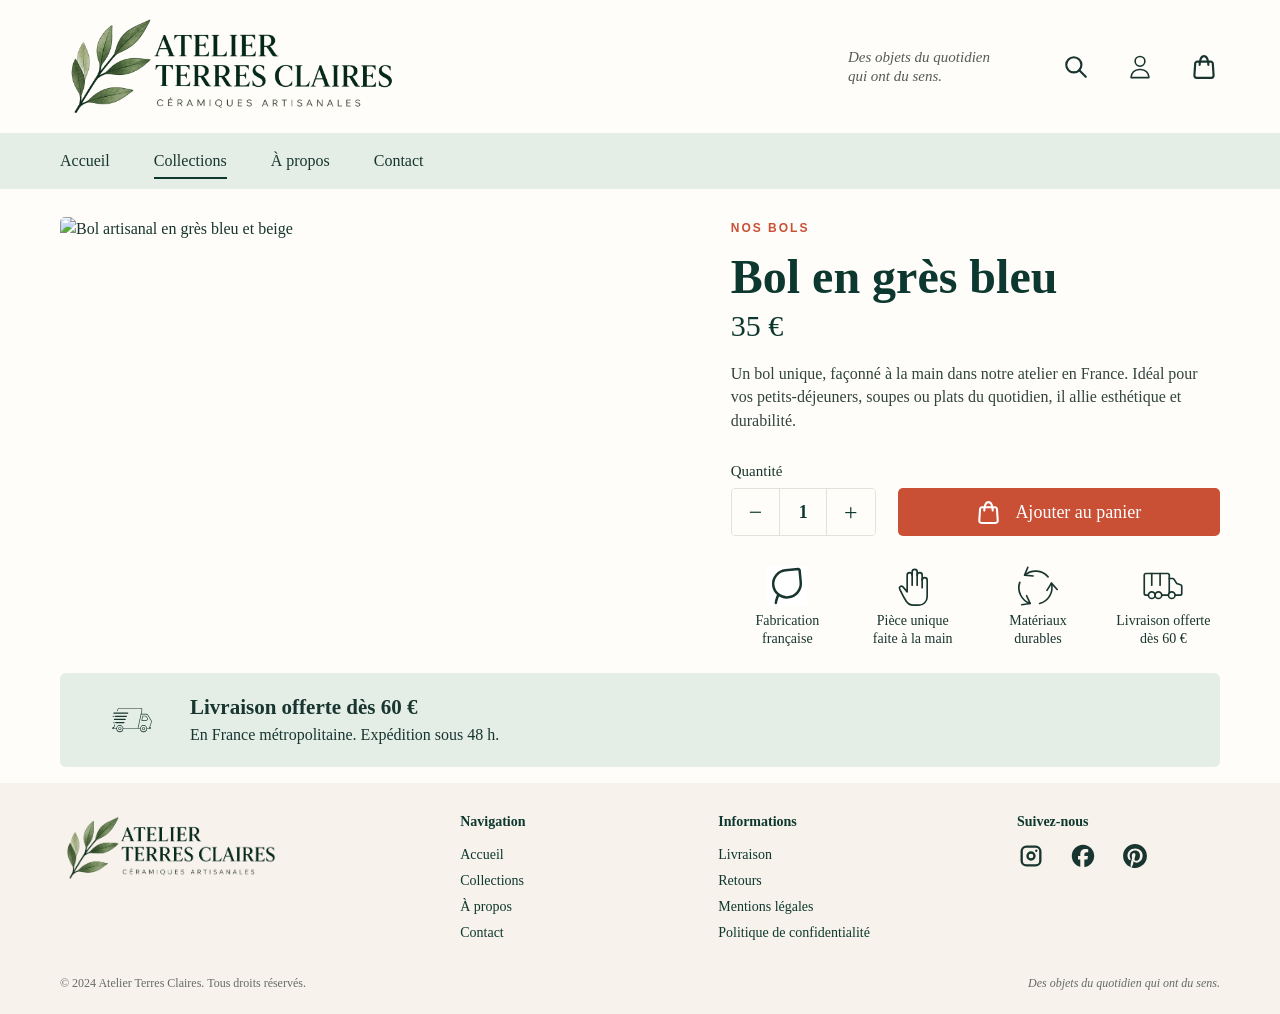
==== product.html @ c50631d5 "Ajout initial de la maquette Terres Claires" ====
<!doctype html>
<html lang="fr">
  <head>
    <meta charset="UTF-8" />
    <meta name="viewport" content="width=device-width, initial-scale=1" />
    <meta
      name="description"
      content="Découvrez la collection de bols artisanaux Atelier Terres Claires, façonnés à la main en France."
    />
    <title>Nos bols | Atelier Terres Claires</title>
    <link rel="stylesheet" href="style.css" />
    <script src="script.js" defer></script>
  </head>
  <body class="product-body">
    <!-- =====================================================
         HEADER
    ====================================================== -->
    <header class="site-header">
      <!-- ===================================================
           PARTIE SUPÉRIEURE HEADER
      ==================================================== -->
      <div class="header-top">
        <!-- Logo -->
        <a
          href="index.html"
          class="header-logo"
          aria-label="Retour à l'accueil - Atelier Terres Claires"
        >
          <img
            src="images/logo-detoure.png"
            alt="Atelier Terres Claires - Céramiques artisanales"
          />
        </a>
        <!-- Signature -->
        <p class="header-signature">
          Des objets du quotidien<br />
          qui ont du sens.
        </p>
        <!-- =================================================
             ACTIONS UTILISATEUR
        ================================================== -->
        <nav class="header-actions" aria-label="Actions utilisateur">
          <ul>
            <!-- Recherche -->
            <li>
              <a href="#" aria-label="Rechercher">
                <img src="icons/search.svg" alt="" aria-hidden="true" />
              </a>
            </li>
            <!-- Compte utilisateur -->
            <li>
              <a href="#" aria-label="Accéder à mon compte">
                <img src="icons/user.svg" alt="" aria-hidden="true" />
              </a>
            </li>
            <!-- Panier -->
            <li>
              <a href="#" aria-label="Voir mon panier">
                <img src="icons/shopping-bag.svg" alt="" aria-hidden="true" />
              </a>
            </li>
            <!-- =============================================
                 BURGER MOBILE
                 Masqué sur desktop
            ============================================== -->
            <li class="menu-toggle">
              <button
                type="button"
                aria-label="Ouvrir le menu"
                aria-expanded="false"
                aria-controls="navigation-principale"
              >
                <span></span>
                <span></span>
                <span></span>
              </button>
            </li>
          </ul>
        </nav>
      </div>
      <!-- ===================================================
           NAVIGATION PRINCIPALE
      ==================================================== -->
      <nav
        id="navigation-principale"
        class="main-navigation"
        aria-label="Navigation principale"
      >
        <ul>
          <li>
            <a href="index.html"> Accueil </a>
          </li>

          <li>
            <a href="index.html" aria-current="page"> Collections </a>
          </li>

          <li>
            <a href="a-propos.html"> À propos </a>
          </li>

          <li>
            <a href="contact.html"> Contact </a>
          </li>
        </ul>
      </nav>
    </header>
    <!-- =====================================================
     CONTENU PRINCIPAL — FICHE PRODUIT
====================================================== -->
    <main class="product-page">
      <!-- ===================================================
       PRODUIT
  ==================================================== -->
      <article class="product-detail">
        <!-- Image du produit -->
        <figure class="product-detail-image">
          <img
            src="images/bol-bleu-beige.png"
            alt="Bol artisanal en grès bleu et beige"
          />
        </figure>

        <!-- Informations produit -->
        <div class="product-detail-content">
          <p class="product-category">Nos bols</p>

          <h1>Bol en grès bleu</h1>

          <p class="product-detail-price">35 €</p>

          <p class="product-description">
            Un bol unique, façonné à la main dans notre atelier en France. Idéal
            pour vos petits-déjeuners, soupes ou plats du quotidien, il allie
            esthétique et durabilité.
          </p>

          <!-- Achat -->
          <div class="product-purchase">
            <!-- Quantité -->
            <div class="quantity-wrapper">
              <label for="quantity">Quantité</label>

              <div class="quantity-selector">
                <button
                  type="button"
                  class="quantity-minus"
                  aria-label="Diminuer la quantité"
                >
                  −
                </button>

                <input
                  id="quantity"
                  name="quantity"
                  type="number"
                  value="1"
                  min="1"
                />

                <button
                  type="button"
                  class="quantity-plus"
                  aria-label="Augmenter la quantité"
                >
                  +
                </button>
              </div>
            </div>

            <!-- Ajouter au panier -->
            <button type="button" class="add-to-cart">
              <img src="icons/shopping-bag.svg" alt="" aria-hidden="true" />
              <span>Ajouter au panier</span>
            </button>
          </div>

          <!-- Réassurance -->
          <ul class="product-benefits" aria-label="Avantages du produit">
            <li>
              <img src="icons/leaf.svg" alt="" aria-hidden="true" />
              <span>Fabrication<br />française</span>
            </li>

            <li>
              <img src="icons/handsmade.svg" alt="" aria-hidden="true" />
              <span>Pièce unique<br />faite à la main</span>
            </li>

            <li>
              <img src="icons/sustainable.svg" alt="" aria-hidden="true" />
              <span>Matériaux<br />durables</span>
            </li>

            <li>
              <img src="icons/truck-delivery2.svg" alt="" aria-hidden="true" />
              <span>Livraison offerte<br />dès 60 €</span>
            </li>
          </ul>
        </div>
      </article>

      <!-- ===================================================
       LIVRAISON
  ==================================================== -->
      <aside class="delivery-info" aria-labelledby="livraison-titre">
        <img
          class="delivery-icon"
          src="icons/truck-delivery.svg"
          alt=""
          aria-hidden="true"
        />

        <div class="delivery-content">
          <h2 id="livraison-titre">Livraison offerte dès 60 €</h2>
          <p>En France métropolitaine. Expédition sous 48 h.</p>
        </div>
      </aside>
    </main>
    <!-- =====================================================
         FOOTER
    ====================================================== -->
    <footer class="site-footer">
      <!-- ===================================================
           PARTIE PRINCIPALE FOOTER
      ==================================================== -->
      <div class="footer-main">
        <!-- =================================================
             1. IDENTITÉ
        ================================================== -->
        <div class="footer-brand">
          <a
            href="index.html"
            aria-label="Retour à l'accueil - Atelier Terres Claires"
          >
            <img
              src="images/logo-detoure.png"
              alt="Atelier Terres Claires - Céramiques artisanales"
            />
          </a>
        </div>
        <!-- =================================================
             2. NAVIGATION
        ================================================== -->
        <nav class="footer-navigation" aria-label="Navigation du pied de page">
          <h2>Navigation</h2>
          <ul>
            <li>
              <a href="index.html"> Accueil </a>
            </li>

            <li>
              <a href="index.html"> Collections </a>
            </li>

            <li>
              <a href="a-propos.html"> À propos </a>
            </li>

            <li>
              <a href="contact.html"> Contact </a>
            </li>
          </ul>
        </nav>
        <!-- =================================================
             3. INFOS
        ================================================== -->
        <nav
          class="footer-information"
          aria-label="Informations légales et pratiques"
        >
          <h2>Informations</h2>
          <ul>
            <li>
              <a href="#"> Livraison </a>
            </li>

            <li>
              <a href="#"> Retours </a>
            </li>

            <li>
              <a href="#"> Mentions légales </a>
            </li>

            <li>
              <a href="#"> Politique de confidentialité </a>
            </li>
          </ul>
        </nav>

        <!-- =================================================
             4. RS
        ================================================== -->
        <div class="footer-social">
          <h2>Suivez-nous</h2>
          <ul>
            <!-- Instagram -->
            <li>
              <a href="#" aria-label="Instagram">
                <img
                  src="icons/brand-instagram.svg"
                  alt=""
                  aria-hidden="true"
                />
              </a>
            </li>
            <!-- Facebook -->
            <li>
              <a href="#" aria-label="Facebook">
                <img src="icons/brand-facebook.svg" alt="" aria-hidden="true" />
              </a>
            </li>
            <!-- Pinterest -->
            <li>
              <a href="#" aria-label="Pinterest">
                <img
                  src="icons/brand-pinterest.svg"
                  alt=""
                  aria-hidden="true"
                />
              </a>
            </li>
          </ul>
        </div>
      </div>

      <!-- ===================================================
           PARTIE INFÉRIEURE FOOTER
      ==================================================== -->
      <div class="footer-bottom">
        <!-- Copyright -->
        <p class="footer-copyright">
          © 2024 Atelier Terres Claires. Tous droits réservés.
        </p>
        <!-- Signature -->
        <p class="footer-signature">Des objets du quotidien qui ont du sens.</p>
      </div>
    </footer>
  </body>
</html>
---- style.css ----
/* ==========================================================
   ATELIER TERRES CLAIRES
   Desktop + Mobile ≤ 650 px
========================================================== */

/* ==========================================================
   1. VARIABLES
========================================================== */

:root {
  --vert-fonce: #0d382f;
  --vert-clair: #e4eee7;
  --terracotta: #c94f35;
  --terracotta-hover: #ad402d;
  --blanc-casse: #fffdf9;
  --hero-bg: #faf8f4;
  --beige-footer: #f7f2eb;
  --texte: #18352f;
  --texte-secondaire: #555b56;
  --bordure: #e4e1db;
  --largeur-contenu: 1160px;
}
/* ==========================================================
   2. BASE / RESET
========================================================== */
*,
*::before,
*::after {
  box-sizing: border-box;
}

html {
  scroll-behavior: smooth;
}

body {
  margin: 0;
  background: var(--blanc-casse);
  color: var(--texte);
  font-family: Georgia, "Times New Roman", serif;
  font-size: 16px;
  line-height: 1.5;
}

img {
  display: block;
  max-width: 100%;
}

figure,
h1,
h2,
h3,
p {
  margin: 0;
}

ul {
  margin: 0;
  padding: 0;
  list-style: none;
}

a {
  color: inherit;
  text-decoration: none;
}

/* ==========================================================
   3. ACCESSIBILITÉ
========================================================== */
a:focus-visible,
button:focus-visible {
  outline: 3px solid var(--terracotta);
  outline-offset: 3px;
}

/* ==========================================================
   4. HEADER
========================================================== */
.site-header {
  width: 100%;
  background: var(--blanc-casse);
}

.header-top {
  width: 100%;
  max-width: var(--largeur-contenu);
  min-height: 112px;
  margin: 0 auto;
  padding: 10px 0;
  display: grid;
  grid-template-columns: 1fr auto auto;
  align-items: center;
  gap: 70px;
}

/* Logo */
.header-logo {
  display: block;
  width: 340px;
  max-width: 100%;
}

.header-logo img {
  width: 100%;
  height: auto;
}

/* Signature */

.header-signature {
  color: var(--texte-secondaire);
  font-size: 15px;
  font-style: italic;
  line-height: 1.25;
  white-space: nowrap;
}

/* ==========================================================
   5. ACTIONS HEADER
========================================================== */

.header-actions ul {
  display: flex;
  align-items: center;
  gap: 32px;
}

.header-actions li:not(.menu-toggle) {
  display: flex;
  align-items: center;
}

.header-actions a {
  width: 32px;
  height: 32px;
  display: flex;
  align-items: center;
  justify-content: center;
}

.header-actions img {
  width: 26px;
  height: 26px;
  object-fit: contain;
}

/* ==========================================================
   6. BURGER
========================================================== */

/* Caché sur desktop */

.header-actions .menu-toggle {
  display: none !important;
}

.menu-toggle button {
  width: 30px;
  height: 30px;
  margin: 0;
  padding: 3px;
  display: flex;
  flex-direction: column;
  justify-content: space-around;
  background: transparent;
  border: 0;
  cursor: pointer;
}

.menu-toggle span {
  display: block;
  width: 100%;
  height: 2px;
  background: var(--vert-fonce);
}

/* ==========================================================
   7. NAVIGATION PRINCIPALE
========================================================== */

.main-navigation {
  width: 100%;
  background: var(--vert-clair);
}

.main-navigation ul {
  width: 100%;
  max-width: var(--largeur-contenu);
  height: 56px;
  margin: 0 auto;
  display: flex;
  align-items: center;
  gap: 44px;
}

.main-navigation li {
  height: 100%;
  display: flex;
  align-items: center;
}

.main-navigation a {
  position: relative;
  height: 100%;
  display: flex;
  align-items: center;
  font-size: 16px;
}

.main-navigation a[aria-current="page"]::after {
  content: "";
  position: absolute;
  right: 0;
  bottom: 10px;
  left: 0;
  height: 2px;
  background: var(--vert-fonce);
}

/* ==========================================================
   8. CONTENU PRINCIPAL
========================================================== */

main {
  width: 100%;
  max-width: var(--largeur-contenu);
  margin: 0 auto;
  padding: 12px 0 16px;
}

/* ==========================================================
   9. HERO
========================================================== */

.collection-hero {
  position: relative;
  width: 100%;
  height: 350px;
  display: grid;
  grid-template-columns: 48% 52%;
  overflow: hidden;
  background: var(--hero-bg);
  border-radius: 6px;
}

/* Contenu */

.collection-hero-content {
  position: relative;
  z-index: 3;
  padding: 36px 26px;
  display: flex;
  flex-direction: column;
  align-items: flex-start;
  justify-content: center;
  background: var(--hero-bg);
}

.collection-label {
  margin-bottom: 20px;
  color: var(--terracotta);
  font-family: Arial, Helvetica, sans-serif;
  font-size: 12px;
  font-weight: 700;
  letter-spacing: 2px;
  text-transform: uppercase;
}

.collection-hero h1 {
  margin-bottom: 18px;
  color: var(--vert-fonce);
  font-size: 56px;
  line-height: 1;
}

.collection-description {
  max-width: 470px;
  margin-bottom: 22px;
  color: #31443f;
  font-size: 16px;
  line-height: 1.45;
  text-align: justify;
}

/* Image */

.collection-hero-image {
  position: relative;
  width: calc(100% + 2px);
  height: 100%;
  margin-left: -2px;
  overflow: hidden;
}

.collection-hero-image img {
  width: 100%;
  height: 100%;
  object-fit: cover;
  object-position: center;
}

/* Fondu */
.collection-hero-image::before {
  content: "";
  position: absolute;
  z-index: 2;
  top: 0;
  bottom: 0;
  left: 0;
  width: 160px;
  pointer-events: none;
  background: linear-gradient(
    to right,
    var(--hero-bg) 0%,
    rgba(250, 248, 244, 0.98) 8%,
    rgba(250, 248, 244, 0.85) 25%,
    rgba(250, 248, 244, 0.6) 45%,
    rgba(250, 248, 244, 0.3) 68%,
    rgba(250, 248, 244, 0.1) 85%,
    transparent 100%
  );
}

/* ==========================================================
   10. BOUTONS
========================================================== */

.button {
  display: inline-flex;
  align-items: center;
  justify-content: center;
  border-radius: 5px;
}

.button-primary,
.button-product {
  background: var(--terracotta);
  color: #fff;
}

.button-primary {
  min-width: 250px;
  padding: 11px 24px;
  font-size: 17px;
}

/* ==========================================================
   11. PRODUITS
========================================================== */

.products-section {
  padding-top: 20px;
}

.products-section > h2 {
  margin-bottom: 10px;
  color: var(--vert-fonce);
  font-size: 34px;
  line-height: 1.2;
}

.products-grid {
  display: grid;
  grid-template-columns: repeat(3, 1fr);
  gap: 22px;
}

/* Carte */

.product-card {
  padding: 14px;
  display: flex;
  flex-direction: column;
  background: var(--blanc-casse);
  border: 1px solid var(--bordure);
  border-radius: 6px;
}

.product-card figure {
  width: 100%;
  height: 175px;
  margin-bottom: 10px;
  overflow: hidden;
  border-radius: 4px;
}

.product-card figure img {
  width: 100%;
  height: 100%;
  object-fit: cover;
}

.product-card h3 {
  margin: 0 6px 2px;
  font-size: 19px;
  line-height: 1.3;
}

.product-price {
  margin: 0 6px 7px;
  font-size: 20px;
  line-height: 1.3;
}

.button-product {
  min-width: 185px;
  margin: auto auto 0;
  padding: 9px 24px;
  font-size: 16px;
}

/* ==========================================================
   12. LIVRAISON
========================================================== */

.delivery-info {
  width: 100%;
  margin-top: 26px;
  padding: 17px 42px;
  display: flex;
  align-items: center;
  gap: 28px;
  background: var(--vert-clair);
  border-radius: 6px;
}

.delivery-icon {
  width: 60px;
  height: 60px;
  flex-shrink: 0;
  object-fit: contain;
}

.delivery-content h2 {
  margin-bottom: 2px;
  font-size: 21px;
  line-height: 1.3;
}

.delivery-content p {
  font-size: 16px;
}
/* ==========================================================
   PAGE PRODUIT — DESKTOP
========================================================== */

.product-page {
  width: 100%;
  max-width: var(--largeur-contenu);
  margin: 0 auto;
  padding: 28px 0 16px;
}

/* Produit : image gauche / informations droite */

.product-detail {
  display: grid;
  grid-template-columns: minmax(0, 56fr) minmax(0, 44fr);
  gap: 48px;
  align-items: start;
}

/* Image */

.product-detail-image {
  width: 100%;
  height: 420px;
  overflow: hidden;
  border-radius: 5px;
}

.product-detail-image img {
  width: 100%;
  height: 100%;
  object-fit: cover;
}

/* Informations */

.product-detail-content {
  padding-top: 2px;
}

.product-category {
  margin-bottom: 14px;
  color: var(--terracotta);
  font-family: Arial, Helvetica, sans-serif;
  font-size: 12px;
  font-weight: 700;
  letter-spacing: 2px;
  text-transform: uppercase;
}

.product-detail-content h1 {
  margin-bottom: 4px;
  color: var(--vert-fonce);
  font-size: 48px;
  line-height: 1.1;
}

.product-detail-price {
  margin-bottom: 18px;
  color: var(--vert-fonce);
  font-size: 30px;
  line-height: 1.2;
}

.product-description {
  margin-bottom: 28px;
  color: #31443f;
  font-size: 16px;
  line-height: 1.45;
}

/* Achat */

.product-purchase {
  display: grid;
  grid-template-columns: 145px 1fr;
  gap: 22px;
  align-items: end;
}

.quantity-wrapper label {
  display: block;
  margin-bottom: 6px;
  font-size: 15px;
}

.quantity-selector {
  height: 48px;
  display: grid;
  grid-template-columns: 1fr 1fr 1fr;
  border: 1px solid var(--bordure);
  border-radius: 4px;
  overflow: hidden;
}

.quantity-selector button,
.quantity-selector input {
  width: 100%;
  height: 100%;
  padding: 0;
  background: var(--blanc-casse);
  color: var(--vert-fonce);
  border: 0;
  font: inherit;
  text-align: center;
}

.quantity-selector button {
  font-size: 24px;
  cursor: pointer;
}

.quantity-selector input {
  border-right: 1px solid var(--bordure);
  border-left: 1px solid var(--bordure);
  font-size: 18px;
  font-weight: 700;
}

/* Retire les flèches natives du champ number */

.quantity-selector input::-webkit-outer-spin-button,
.quantity-selector input::-webkit-inner-spin-button {
  margin: 0;
  appearance: none;
}

.quantity-selector input[type="number"] {
  appearance: textfield;
}

/* Bouton panier */

.add-to-cart {
  height: 48px;
  padding: 0 28px;
  display: flex;
  align-items: center;
  justify-content: center;
  gap: 14px;
  background: var(--terracotta);
  color: #fff;
  border: 0;
  border-radius: 5px;
  font-family: inherit;
  font-size: 18px;
  cursor: pointer;
}

.add-to-cart img {
  width: 25px;
  height: 25px;
  filter: brightness(0) invert(1);
}

/* Réassurance */

.product-benefits {
  margin-top: 30px;
  display: grid;
  grid-template-columns: repeat(4, 1fr);
  gap: 12px;
}

.product-benefits li {
  min-width: 0;
  display: flex;
  flex-direction: column;
  align-items: center;
  gap: 6px;
  text-align: center;
  font-size: 14px;
  line-height: 1.25;
}

.product-benefits img {
  width: 40px;
  height: 40px;
  object-fit: contain;
}

/* Accessibilité */

.add-to-cart:focus-visible,
.quantity-selector button:focus-visible,
.quantity-selector input:focus-visible {
  outline: 3px solid var(--terracotta);
  outline-offset: 3px;
}
/* ==========================================================
   13. FOOTER
========================================================== */

.site-footer {
  width: 100%;
  padding: 28px max(16px, calc((100% - var(--largeur-contenu)) / 2)) 22px;
  background: var(--beige-footer);
}

.footer-main {
  width: 100%;
  max-width: var(--largeur-contenu);
  margin: 0 auto;
  display: grid;
  grid-template-columns: 1.7fr 1fr 1.2fr 1fr;
  gap: 55px;
  align-items: start;
}

/* Logo */

.footer-brand img {
  width: 220px;
  height: auto;
}

/* Titres */
.footer-main h2 {
  margin-bottom: 10px;
  font-size: 14px;
  color: var(--vert-fonce);
}

/* Liens */

.footer-main li {
  margin-bottom: 2px;
}

.footer-main a {
  font-size: 14px;
  color: var(--vert-fonce);
}

/* Réseaux sociaux */

.footer-social ul {
  display: flex;
  align-items: center;
  gap: 24px;
}

.footer-social a {
  display: flex;
  align-items: center;
  justify-content: center;
}

.footer-social img {
  width: 28px;
  height: 28px;
  object-fit: contain;
}

/* Bas du footer */

.footer-bottom {
  width: 100%;
  max-width: var(--largeur-contenu);
  margin: 28px auto 0;
  display: flex;
  align-items: flex-end;
  justify-content: space-between;
  gap: 30px;
}

.footer-bottom p {
  color: #676b68;
  font-size: 12px;
}

.footer-signature {
  font-style: italic;
}

/* ==========================================================
   14. ÉTATS INTERACTIFS
========================================================== */

@media (hover: hover) {
  .header-actions a:hover {
    opacity: 0.7;
  }

  .main-navigation a:hover,
  .footer-main nav a:hover {
    text-decoration: underline;
  }

  .button:hover {
    background: var(--terracotta-hover);
  }
}

/* ==========================================================
   15. RÉDUCTION DES ANIMATIONS
========================================================== */

@media (prefers-reduced-motion: reduce) {
  html {
    scroll-behavior: auto;
  }
}

/* ==========================================================
   16. MOBILE — ≤ 650 px
========================================================== */

@media (max-width: 650px) {
  /* ========================================================
     HEADER
  ======================================================== */

  .header-top {
    min-height: 86px;
    padding: 12px 16px;
    display: flex;
    justify-content: space-between;
    gap: 10px;
  }

  .header-logo {
    width: 185px;
    max-width: 50%;
  }

  .header-signature {
    display: none;
  }

  /* Actions */
  .header-actions {
    margin-left: auto;
  }

  .header-actions ul {
    gap: 10px;
  }

  .header-actions a {
    width: 44px;
    height: 44px;
  }

  .header-actions img {
    width: 21px;
    height: 21px;
  }

  /* Burger */

  .header-actions .menu-toggle {
    display: flex !important;

    align-items: center;
    justify-content: center;
  }

  .menu-toggle button {
    width: 44px;
    height: 44px;
    padding: 10px;
    display: flex;
  }

  /* Navigation mobile fermée */
  .main-navigation {
    display: none;
  }

  /* Navigation mobile ouverte */
  .main-navigation.is-open {
    display: block;
    background: var(--vert-clair);
    border-top: 1px solid var(--bordure);
  }

  .main-navigation ul {
    width: 100%;
    height: auto;
    padding: 8px 16px 12px;

    display: flex;
    flex-direction: column;
    align-items: stretch;
    gap: 0;
  }

  .main-navigation li {
    width: 100%;
    height: auto;
  }

  .main-navigation a {
    width: 100%;
    min-height: 30px;

    display: flex;
    align-items: center;

    font-size: 15px;
  }

  .main-navigation li:last-child a {
    border-bottom: 0;
  }

  .main-navigation a[aria-current="page"]::after {
    bottom: 5px;
    width: 70px;
  }
  /* ========================================================
     MAIN
  ======================================================== */
  main {
    max-width: none;
    padding: 0 16px 20px;
  }

  /* ========================================================
     HERO
  ======================================================== */

  .collection-hero {
    width: calc(100% + 32px);
    height: 230px;
    margin-left: -16px;
    display: block;
    border-radius: 0;
  }

  .collection-hero-image {
    position: absolute;
    inset: 0;
    z-index: 1;
    width: 100%;
    height: 100%;
    margin: 0;
  }

  .collection-hero-image img {
    width: 100%;
    height: 100%;
    object-fit: cover;
    object-position: 64% center;
  }

  .collection-hero-image::before {
    inset: 0;
    width: 78%;
    height: 100%;

    background: linear-gradient(
      to right,
      rgba(250, 248, 244, 1) 0%,
      rgba(250, 248, 244, 0.99) 22%,
      rgba(250, 248, 244, 0.92) 40%,
      rgba(250, 248, 244, 0.72) 58%,
      rgba(250, 248, 244, 0.42) 75%,
      rgba(250, 248, 244, 0.15) 90%,
      transparent 100%
    );
  }

  /* Contenu hero */

  .collection-hero-content {
    width: 65%;
    height: 100%;
    padding: 16px 0 12px 18px;
    justify-content: flex-start;
    background: transparent;
  }

  .collection-label {
    margin-bottom: 7px;
    font-size: 10px;
    letter-spacing: 2px;
    white-space: nowrap;
  }

  .collection-hero h1 {
    margin-bottom: 9px;
    font-size: 28px;
    white-space: nowrap;
  }

  .collection-description {
    width: 190px;
    max-width: 100%;
    margin-bottom: 11px;
    font-size: 12px;
    line-height: 1.4;
    text-align: justify;
  }

  .button-primary {
    min-width: 0;
    padding: 9px 16px;
    font-size: 13px;
    white-space: nowrap;
  }

  /* ========================================================
     PRODUITS
  ======================================================== */
  .products-section {
    padding-top: 12px;
  }

  .products-section > h2 {
    margin-bottom: 10px;
    font-size: 23px;
    line-height: 1.15;
  }

  .products-grid {
    grid-template-columns: 1fr;
    gap: 10px;
  }

  /* Carte horizontale */

  .product-card {
    min-height: 150px;
    padding: 9px;
    display: grid;
    grid-template-columns: minmax(0, 46%) minmax(0, 54%);
    grid-template-rows: auto auto 1fr;
    column-gap: 10px;
  }

  .product-card figure {
    height: 130px;
    margin: 0;
    grid-column: 1;
    grid-row: 1 / 4;
  }

  .product-card h3 {
    margin: 4px 0 2px;
    grid-column: 2;
    grid-row: 1;
    font-size: 16px;
  }

  .product-price {
    margin: 0;
    grid-column: 2;
    grid-row: 2;
    font-size: 17px;
  }

  .button-product {
    width: 100%;
    min-width: 0;
    margin: 8px 0 0;
    padding: 9px 6px;
    grid-column: 2;
    grid-row: 3;
    align-self: end;
    font-size: 14px;
  }

  /* ========================================================
     LIVRAISON
  ======================================================== */

  .delivery-info {
    margin-top: 12px;
    padding: 13px 15px;
    gap: 14px;
  }

  .delivery-icon {
    width: 44px;
    height: 44px;
  }

  .delivery-content {
    min-width: 0;
  }

  .delivery-content h2 {
    margin-bottom: 3px;
    font-size: 16px;
    line-height: 1.25;
  }

  .delivery-content p {
    font-size: 12px;
    line-height: 1.35;
  }

  /* ========================================================
     FOOTER
  ======================================================== */

  .site-footer {
    padding: 22px 16px 16px;
  }

  .footer-main {
    display: grid;
    grid-template-columns: minmax(0, 1fr) auto;
    gap: 22px 14px;
    align-items: center;
  }

  /* Logo */

  .footer-brand {
    grid-column: 1;
    grid-row: 1;
  }

  .footer-brand img {
    width: 170px;
  }

  /* Réseaux sociaux */

  .footer-social {
    grid-column: 2;
    grid-row: 1;
  }

  .footer-social h2 {
    display: none;
  }

  .footer-social ul {
    gap: 1px;
  }

  .footer-social a {
    width: 44px;
    height: 44px;
  }

  .footer-social img {
    width: 24px;
    height: 24px;
  }

  .footer-social img[src*="pinterest"] {
    width: 20px;
    height: 20px;
  }

  /* Navigation footer */

  .footer-navigation {
    width: 100%;
    padding: 0 60px;
    grid-column: 1 / -1;
    grid-row: 2;
  }

  .footer-navigation h2 {
    display: none;
  }

  .footer-navigation ul {
    display: flex;
    align-items: center;
    justify-content: space-between;
    gap: 12px;
  }

  .footer-navigation li {
    margin: 0;
  }

  .footer-navigation a {
    min-height: 44px;
    display: flex;
    align-items: center;
    font-size: 12px;
    white-space: nowrap;
  }

  /* Informations secondaires masquées en mobile */
  .footer-information {
    display: none;
  }

  /* Bas du footer */
  .footer-bottom {
    margin-top: 12px;
    padding-top: 14px;
    justify-content: center;
    border-top: 1px solid #d6d2cc;
  }

  .footer-copyright {
    width: 100%;
    font-size: 5px;
    text-align: center;
  }

  .footer-signature {
    display: none;
  }
  /* ========================================================
   PAGE PRODUIT — MOBILE
======================================================== */
  .product-page {
    width: 100%;
    padding: 0 16px 8px;
    overflow-x: hidden;
  }

  /* Produit */

  .product-detail {
    width: 100%;
    margin: 0;
    display: block;
  }

  /* Image produit */

  .product-detail-image {
    width: calc(100% + 32px);
    height: 235px;
    margin-left: -16px;
    border-radius: 0;
  }

  .product-detail-image img {
    width: 100%;
    height: 100%;
    object-fit: cover;
    object-position: center 55%;
  }

  /* Informations produit */

  .product-detail-content {
    width: 100%;
    padding: 14px 0 0;
  }

  .product-category {
    margin-bottom: 4px;
    font-size: 10px;
    letter-spacing: 1.5px;
  }

  .product-detail-content h1 {
    margin-bottom: 2px;
    font-size: 27px;
    line-height: 1.1;
  }

  .product-detail-price {
    margin-bottom: 8px;
    font-size: 23px;
  }

  .product-description {
    margin-bottom: 14px;
    font-size: 13px;
    line-height: 1.4;
  }

  /* Achat */

  .product-purchase {
    display: grid;
    grid-template-columns: 120px 1fr;
    gap: 14px;
    align-items: end;
  }

  .quantity-wrapper label {
    margin-bottom: 5px;
    font-size: 13px;
  }

  .quantity-selector {
    height: 42px;
  }

  .quantity-selector button {
    font-size: 20px;
  }

  .quantity-selector input {
    font-size: 16px;
  }

  .add-to-cart {
    height: 42px;
    padding: 0 12px;
    gap: 7px;
    font-size: 14px;
  }

  .add-to-cart img {
    width: 20px;
    height: 20px;
  }

  /* Réassurance */

  .product-benefits {
    margin-top: 18px;
    grid-template-columns: repeat(4, 1fr);
    gap: 4px;
  }

  .product-benefits li {
    gap: 4px;
    font-size: 10px;
    line-height: 1.2;
  }

  .product-benefits img {
    width: 30px;
    height: 30px;
    object-fit: contain;
  }
  /* Livraison */

  .product-page .delivery-info {
    width: 100%;
    margin-top: 16px;
    padding: 10px 12px;
  }
  .product-page .delivery-icon {
    width: 38px;
    height: 38px;
  }

  .product-page .delivery-content h2 {
    font-size: 15px;
  }

  .product-page .delivery-content p {
    font-size: 11px;
  }
/* ========================================================
   FOOTER FICHE PRODUIT — MOBILE
======================================================== */

.product-body .site-footer {
  margin-top: 12px;
  padding: 0 16px;
  background: var(--blanc-casse);
}

.product-body .footer-main {
  display: none;
}

.product-body .footer-bottom {
  width: 100%;
  margin: 0;
  padding: 12px 0 16px;

  display: flex;
  justify-content: center;

  border-top: 1px solid var(--bordure);
}

.product-body .footer-bottom p:first-child {
  margin: 0;

  font-size: 11px;
  line-height: 1.3;
  text-align: center;
}

.product-body .footer-bottom p:last-child {
  display: none;
}
}
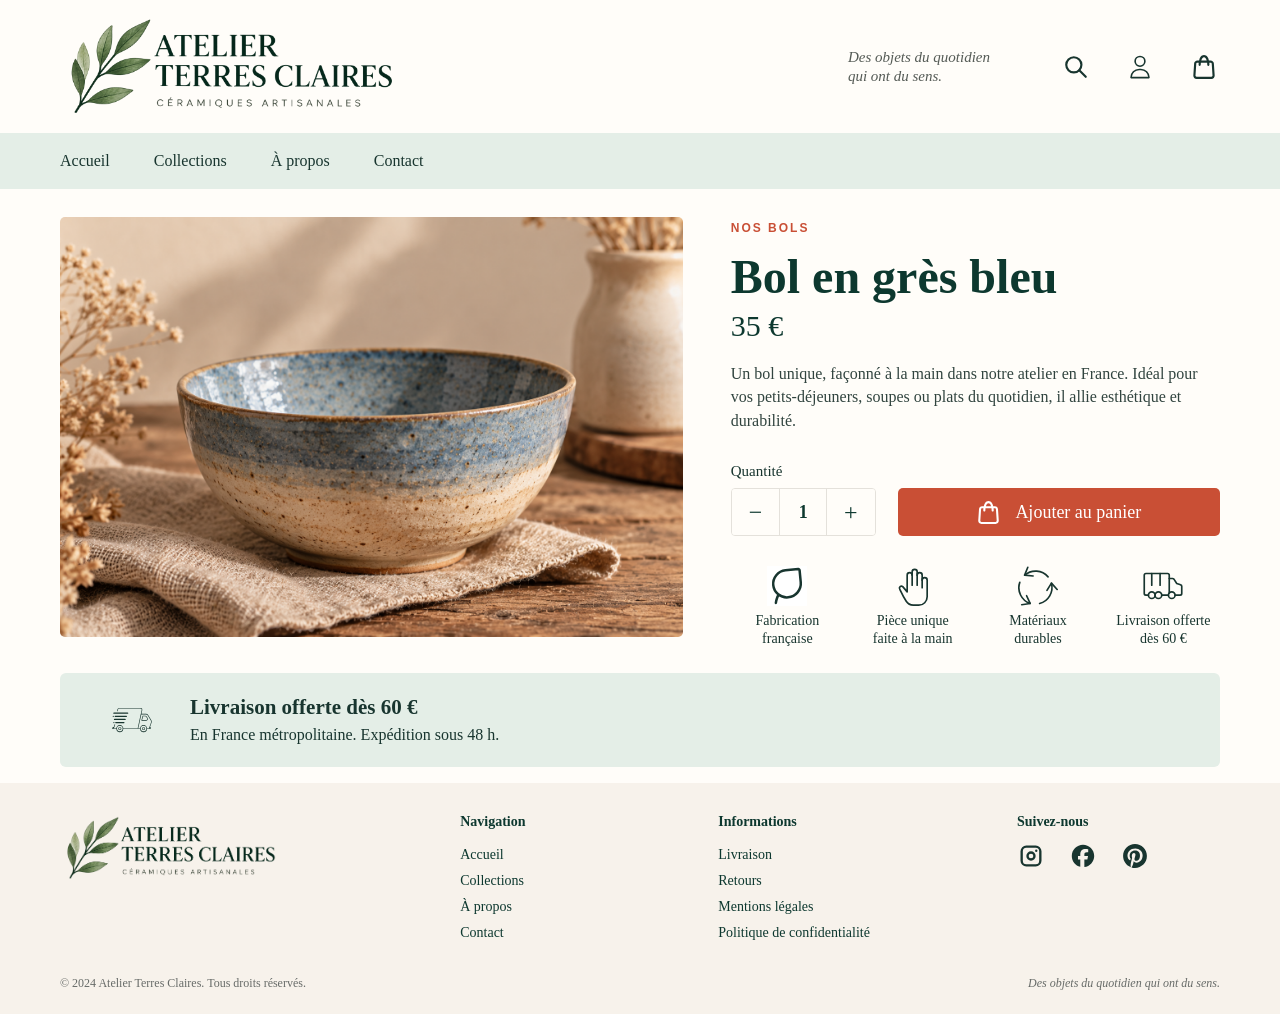
==== commit 4753a60e: "Correction des images et de la navigation" ====
--- a/product.html
+++ b/product.html
@@ -92,7 +92,7 @@
           </li>
 
           <li>
-            <a href="index.html" aria-current="page"> Collections </a>
+            <a href="index.html"> Collections </a>
           </li>
 
           <li>
@@ -116,7 +116,7 @@
         <!-- Image du produit -->
         <figure class="product-detail-image">
           <img
-            src="images/bol-bleu-beige.png"
+            src="images/Bol-bleu-beige.png"
             alt="Bol artisanal en grès bleu et beige"
           />
         </figure>
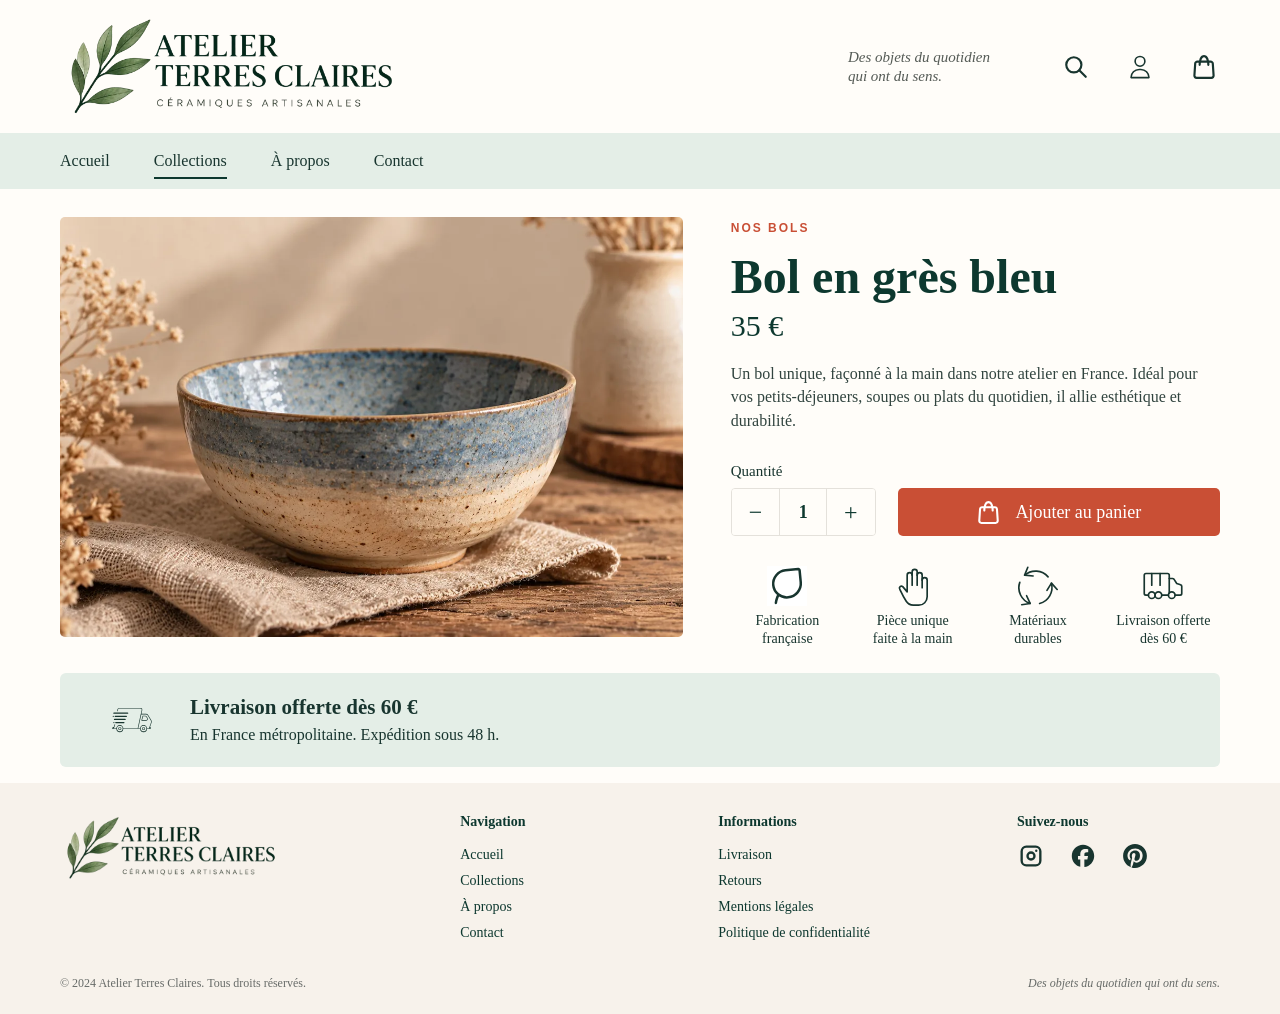
==== commit 6b8fcac9: "Remplacement maquette HTML CSS JS - TP Bloc 3" ====
--- a/product.html
+++ b/product.html
@@ -27,7 +27,7 @@
           aria-label="Retour à l'accueil - Atelier Terres Claires"
         >
           <img
-            src="images/logo-detoure.png"
+            src="images/logo-detoure.webp"
             alt="Atelier Terres Claires - Céramiques artisanales"
           />
         </a>
@@ -92,7 +92,7 @@
           </li>
 
           <li>
-            <a href="index.html"> Collections </a>
+            <a href="collections.html" aria-current="page"> Collections </a>
           </li>
 
           <li>
@@ -116,7 +116,7 @@
         <!-- Image du produit -->
         <figure class="product-detail-image">
           <img
-            src="images/Bol-bleu-beige.png"
+            src="images/Bol-bleu-beige.webp"
             alt="Bol artisanal en grès bleu et beige"
           />
         </figure>
@@ -234,7 +234,7 @@
             aria-label="Retour à l'accueil - Atelier Terres Claires"
           >
             <img
-              src="images/logo-detoure.png"
+              src="images/logo-detoure.webp"
               alt="Atelier Terres Claires - Céramiques artisanales"
             />
           </a>
@@ -250,7 +250,7 @@
             </li>
 
             <li>
-              <a href="index.html"> Collections </a>
+              <a href="collections.html"> Collections </a>
             </li>
 
             <li>
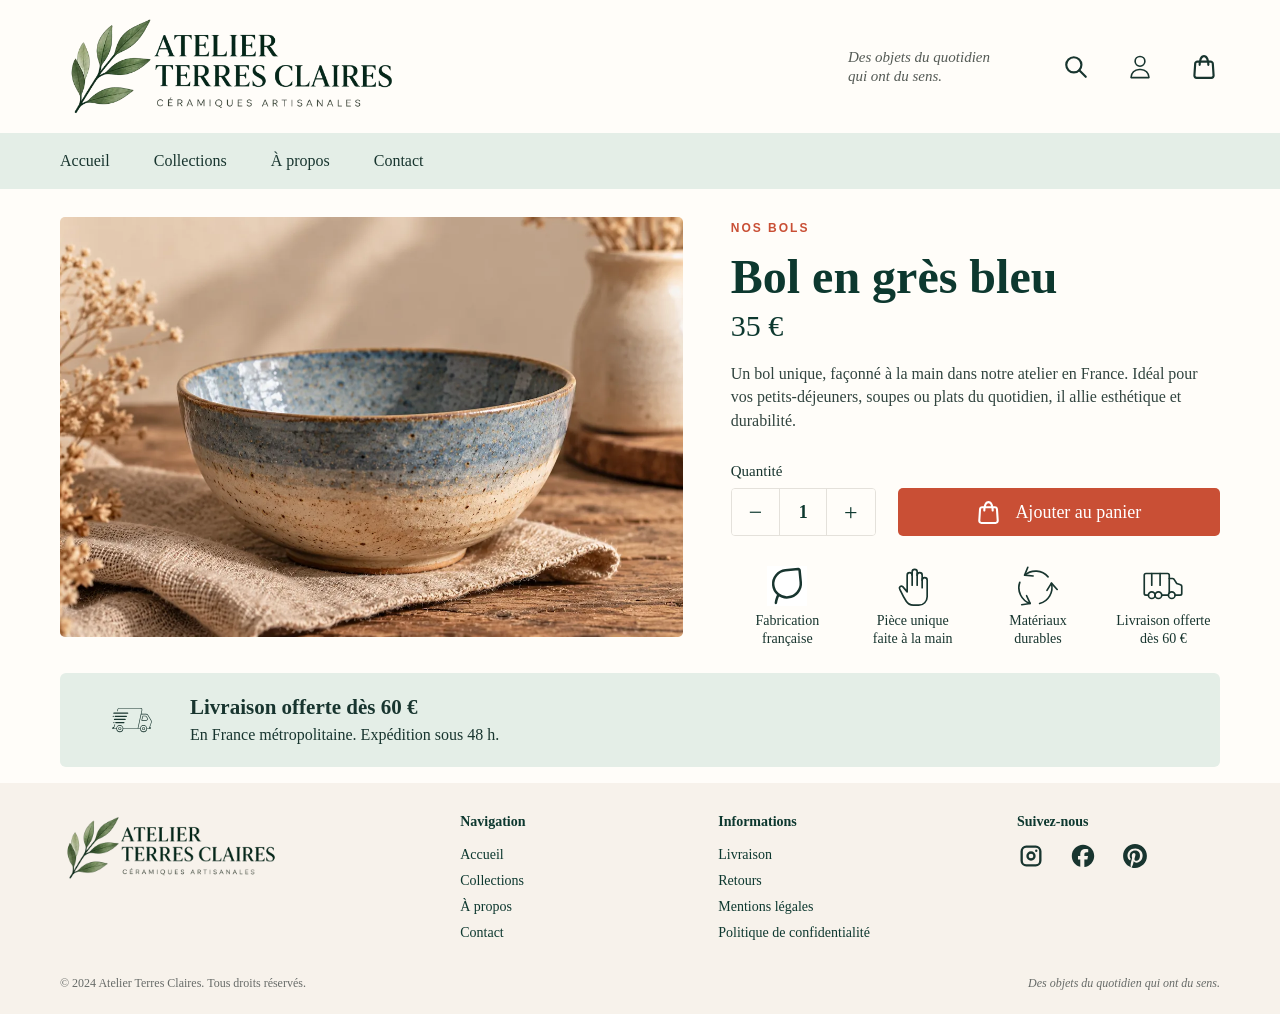
==== commit 42ffad98: "Correction des images et des chemins HTML - Terres Claires" ====
--- a/product.html
+++ b/product.html
@@ -92,7 +92,7 @@
           </li>
 
           <li>
-            <a href="collections.html" aria-current="page"> Collections </a>
+            <a href="index.html"> Collections </a>
           </li>
 
           <li>
@@ -250,7 +250,7 @@
             </li>
 
             <li>
-              <a href="collections.html"> Collections </a>
+              <a href="index.html"> Collections </a>
             </li>
 
             <li>
